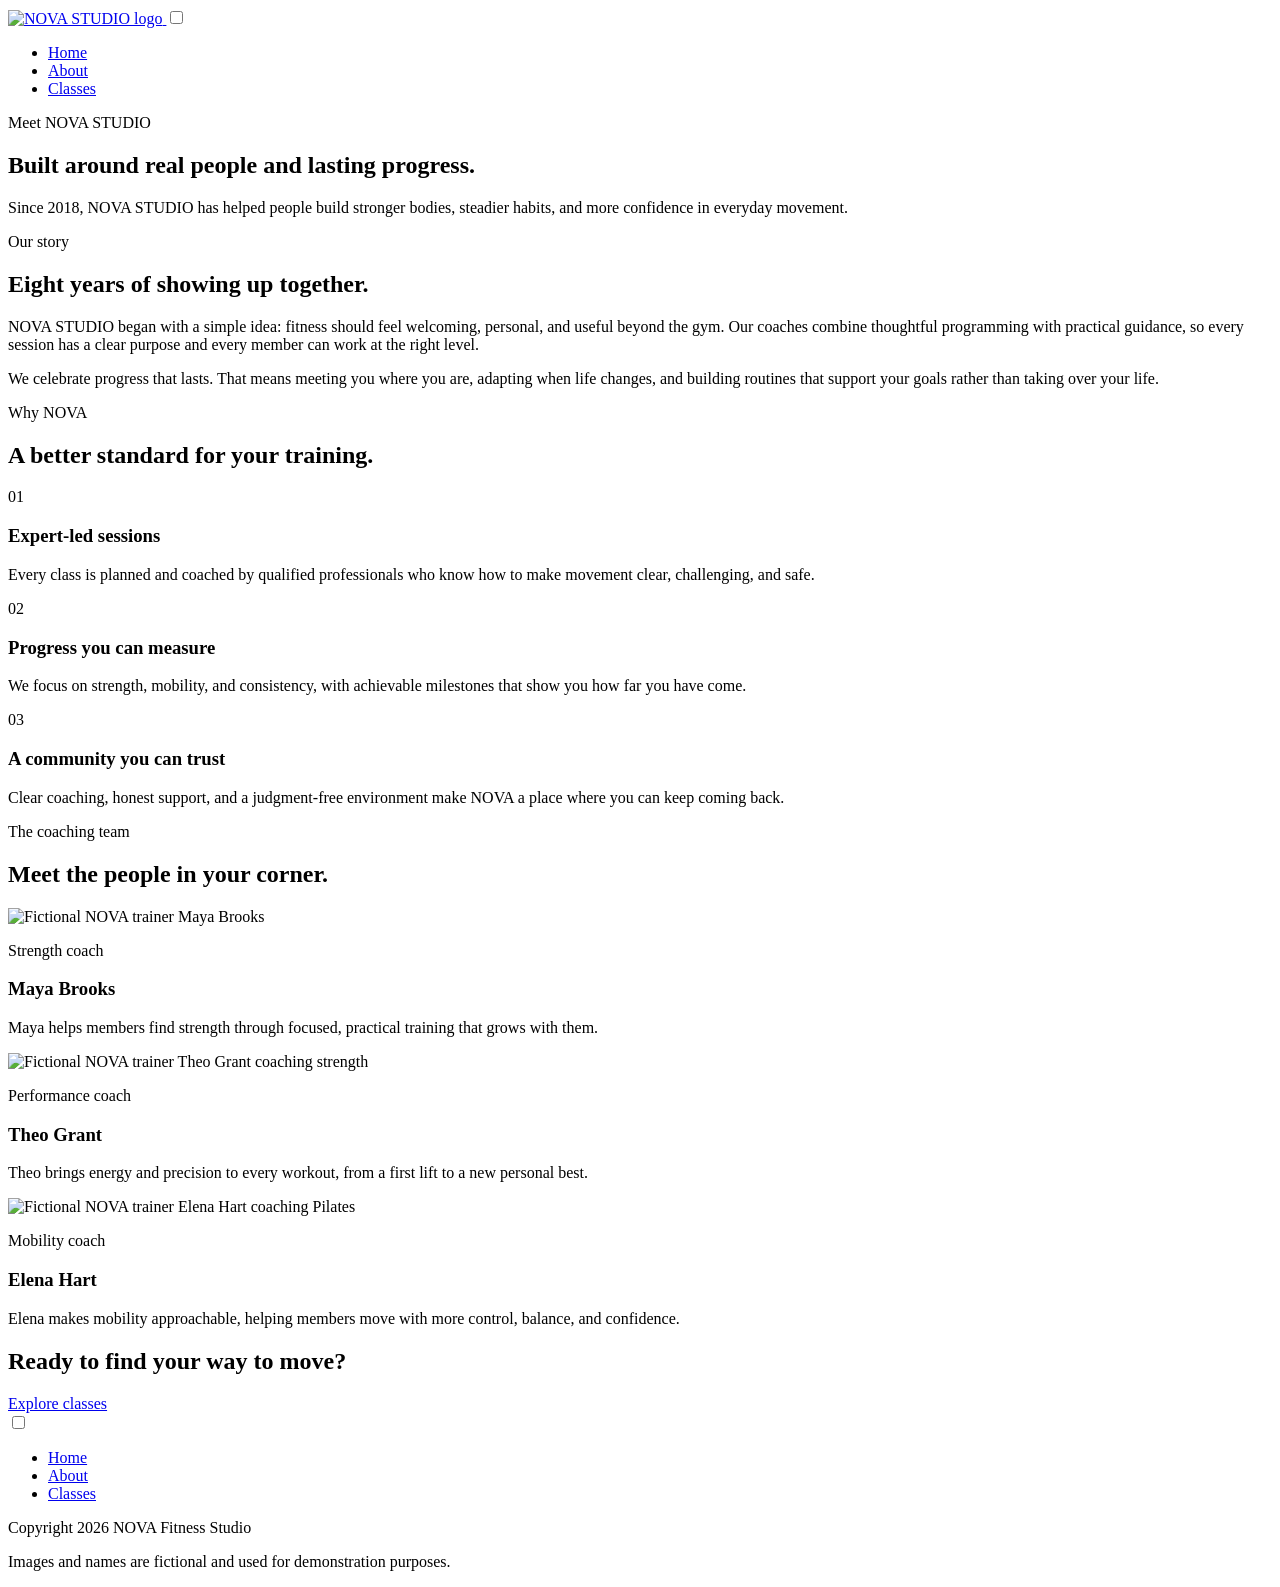
==== about.html @ ba318659 "Merge pull request #15 from Nohelynaid/patch-10 Update footer navigation links in about.html" ====
<!doctype html>
<html lang="en">
  <head>
    <meta charset="UTF-8" />
    <meta name="viewport" content="width=device-width, initial-scale=1.0" />
    <title>About | NOVA STUDIO</title>
    <link rel="stylesheet" href="style.css" />
  </head>
  <body class="about-page">
    <header>
      <a href="index.html" aria-label="NOVA STUDIO home">
        <img src="images/logo.png" alt="NOVA STUDIO logo" class="logo" />
      </a>
      <input type="checkbox" id="menu-toggle" class="menu-toggle" />
      <label
        for="menu-toggle"
        class="menu-button"
        aria-label="Toggle navigation menu"
      >
        <span></span>
        <span></span>
        <span></span>
      </label>
      <nav>
        <ul>
          <li><a href="index.html">Home</a></li>
          <li><a href="about.html">About</a></li>
          <li><a href="classes.html">Classes</a></li>
        </ul>
      </nav>
    </header>

    <main>
      <section class="about-hero">
        <p class="eyebrow">Meet NOVA STUDIO</p>
        <h1>Built around real people and lasting progress.</h1>
        <p class="about-intro">
          Since 2018, NOVA STUDIO has helped people build stronger bodies,
          steadier habits, and more confidence in everyday movement.
        </p>
      </section>

      <section class="about-story">
        <div>
          <p class="eyebrow">Our story</p>
          <h2>Eight years of showing up together.</h2>
        </div>
        <div>
          <p>
            NOVA STUDIO began with a simple idea: fitness should feel welcoming,
            personal, and useful beyond the gym. Our coaches combine thoughtful
            programming with practical guidance, so every session has a clear
            purpose and every member can work at the right level.
          </p>
          <p>
            We celebrate progress that lasts. That means meeting you where you
            are, adapting when life changes, and building routines that support
            your goals rather than taking over your life.
          </p>
        </div>
      </section>

      <section class="trust-section">
        <div class="section-heading">
          <p class="eyebrow">Why NOVA</p>
          <h2>A better standard for your training.</h2>
        </div>
        <div class="trust-grid">
          <article>
            <span class="trust-number">01</span>
            <h3>Expert-led sessions</h3>
            <p>
              Every class is planned and coached by qualified professionals who
              know how to make movement clear, challenging, and safe.
            </p>
          </article>
          <article>
            <span class="trust-number">02</span>
            <h3>Progress you can measure</h3>
            <p>
              We focus on strength, mobility, and consistency, with achievable
              milestones that show you how far you have come.
            </p>
          </article>
          <article>
            <span class="trust-number">03</span>
            <h3>A community you can trust</h3>
            <p>
              Clear coaching, honest support, and a judgment-free environment
              make NOVA a place where you can keep coming back.
            </p>
          </article>
        </div>
      </section>
      <section class="trainers-section">
        <div class="section-heading">
          <p class="eyebrow">The coaching team</p>
          <h2>Meet the people in your corner.</h2>
        </div>
        <div class="trainer-grid">
          <article class="trainer-card">
            <img
              src="images/trainer-1.jpg"
              alt="Fictional NOVA trainer Maya Brooks"
            />
            <div>
              <p class="trainer-role">Strength coach</p>
              <h3>Maya Brooks</h3>
              <p>
                Maya helps members find strength through focused, practical
                training that grows with them.
              </p>
            </div>
          </article>
          <article class="trainer-card">
            <img
              src="images/trainer-2.jpg"
              alt="Fictional NOVA trainer Theo Grant coaching strength"
            />
            <div>
              <p class="trainer-role">Performance coach</p>
              <h3>Theo Grant</h3>
              <p>
                Theo brings energy and precision to every workout, from a first
                lift to a new personal best.
              </p>
            </div>
          </article>
          <article class="trainer-card">
            <img
              src="images/trainer-3.jpg"
              alt="Fictional NOVA trainer Elena Hart coaching Pilates"
            />
            <div>
              <p class="trainer-role">Mobility coach</p>
              <h3>Elena Hart</h3>
              <p>
                Elena makes mobility approachable, helping members move with
                more control, balance, and confidence.
              </p>
            </div>
          </article>
        </div>
      </section>
      <section class="about-cta">
        <h2>Ready to find your way to move?</h2>
        <a href="index.html#classes" class="button">Explore classes</a>
      </section>
    </main>

    <footer>
      <input
        type="checkbox"
        id="footer-menu-toggle"
        class="footer-menu-toggle"
      />
      <label
        for="footer-menu-toggle"
        class="footer-menu-button"
        aria-label="Toggle footer navigation menu"
      >
        <span></span>
        <span></span>
        <span></span>
      </label>
      <ul class="footer-nav">
        <li><a href="index.html#home">Home</a></li>
        <li><a href="about.html">About</a></li>
        <li><a href="index.html">Classes</a></li>
      </ul>
      <p>Copyright 2026 NOVA Fitness Studio</p>
      <!-- trainer cards here -->
      <p class="disclaimer">
        Images and names are fictional and used for demonstration purposes.
      </p>
    </footer>
  </body>
</html>
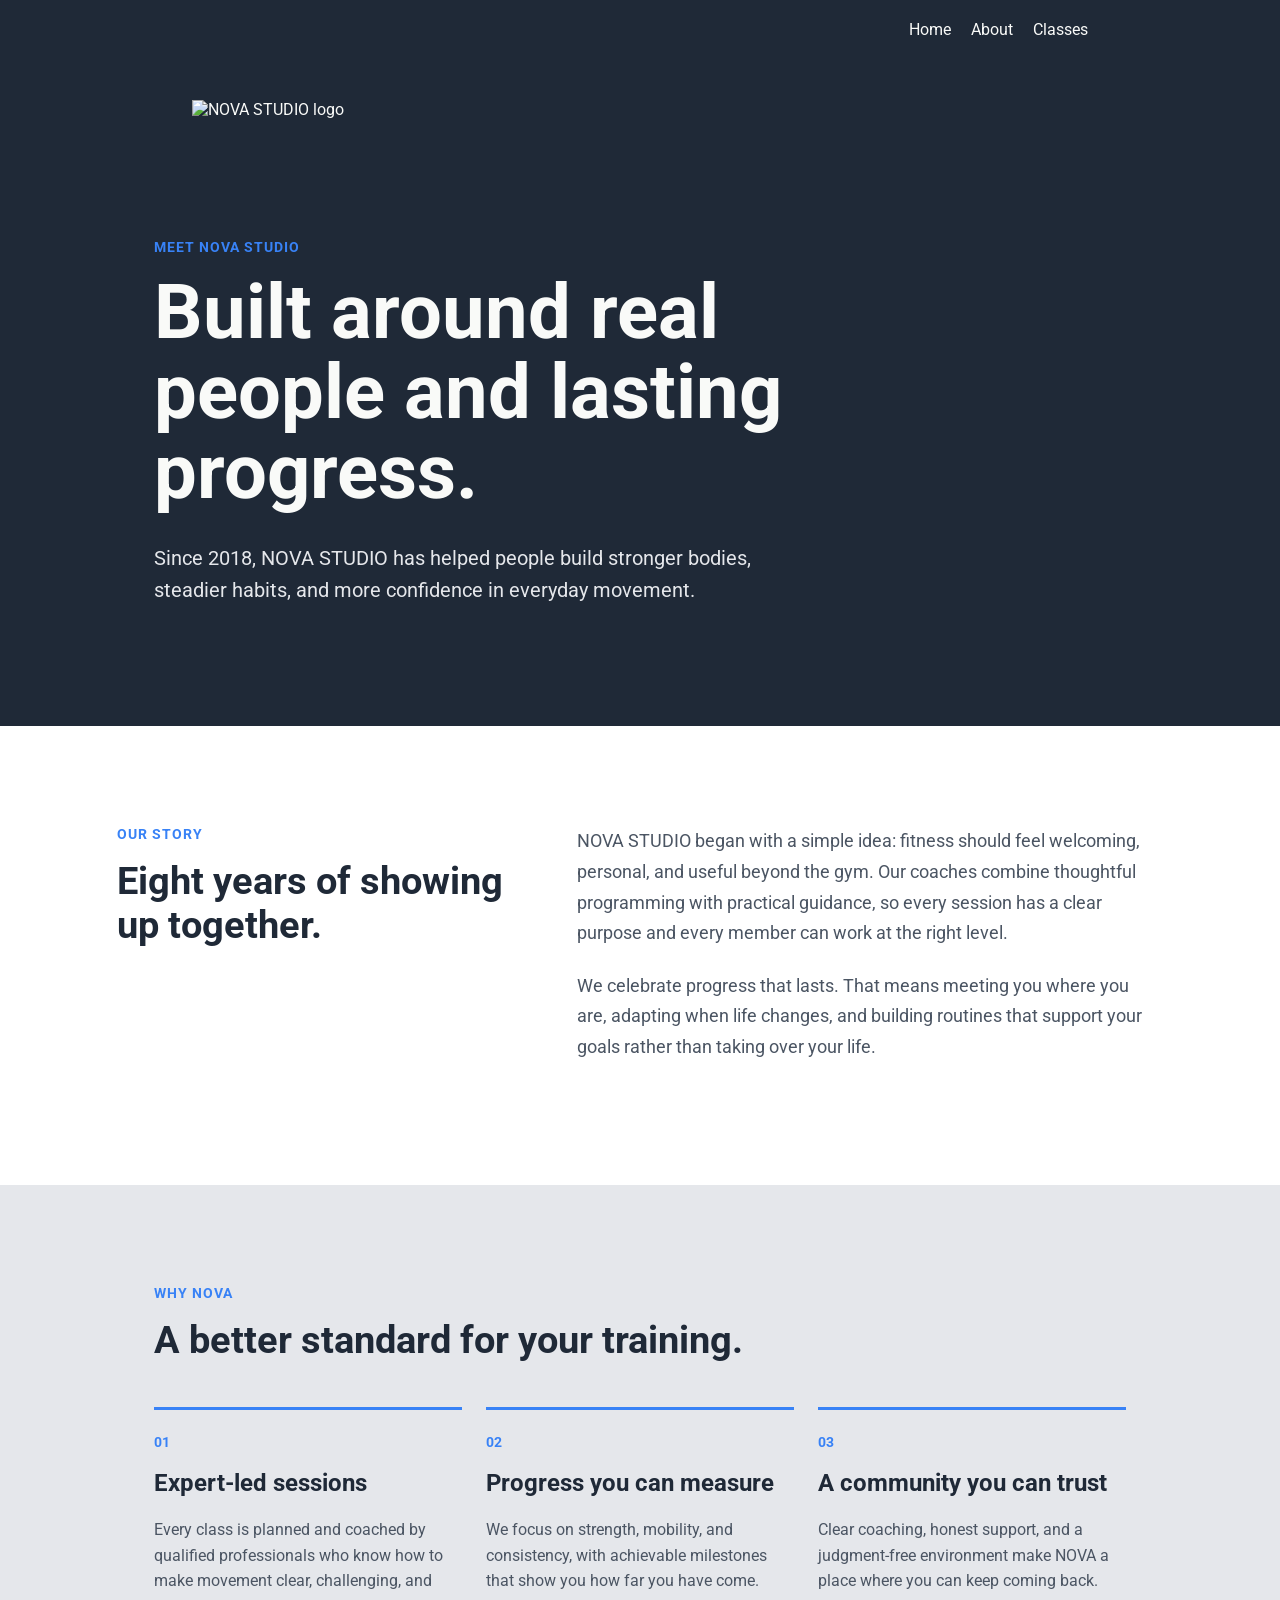
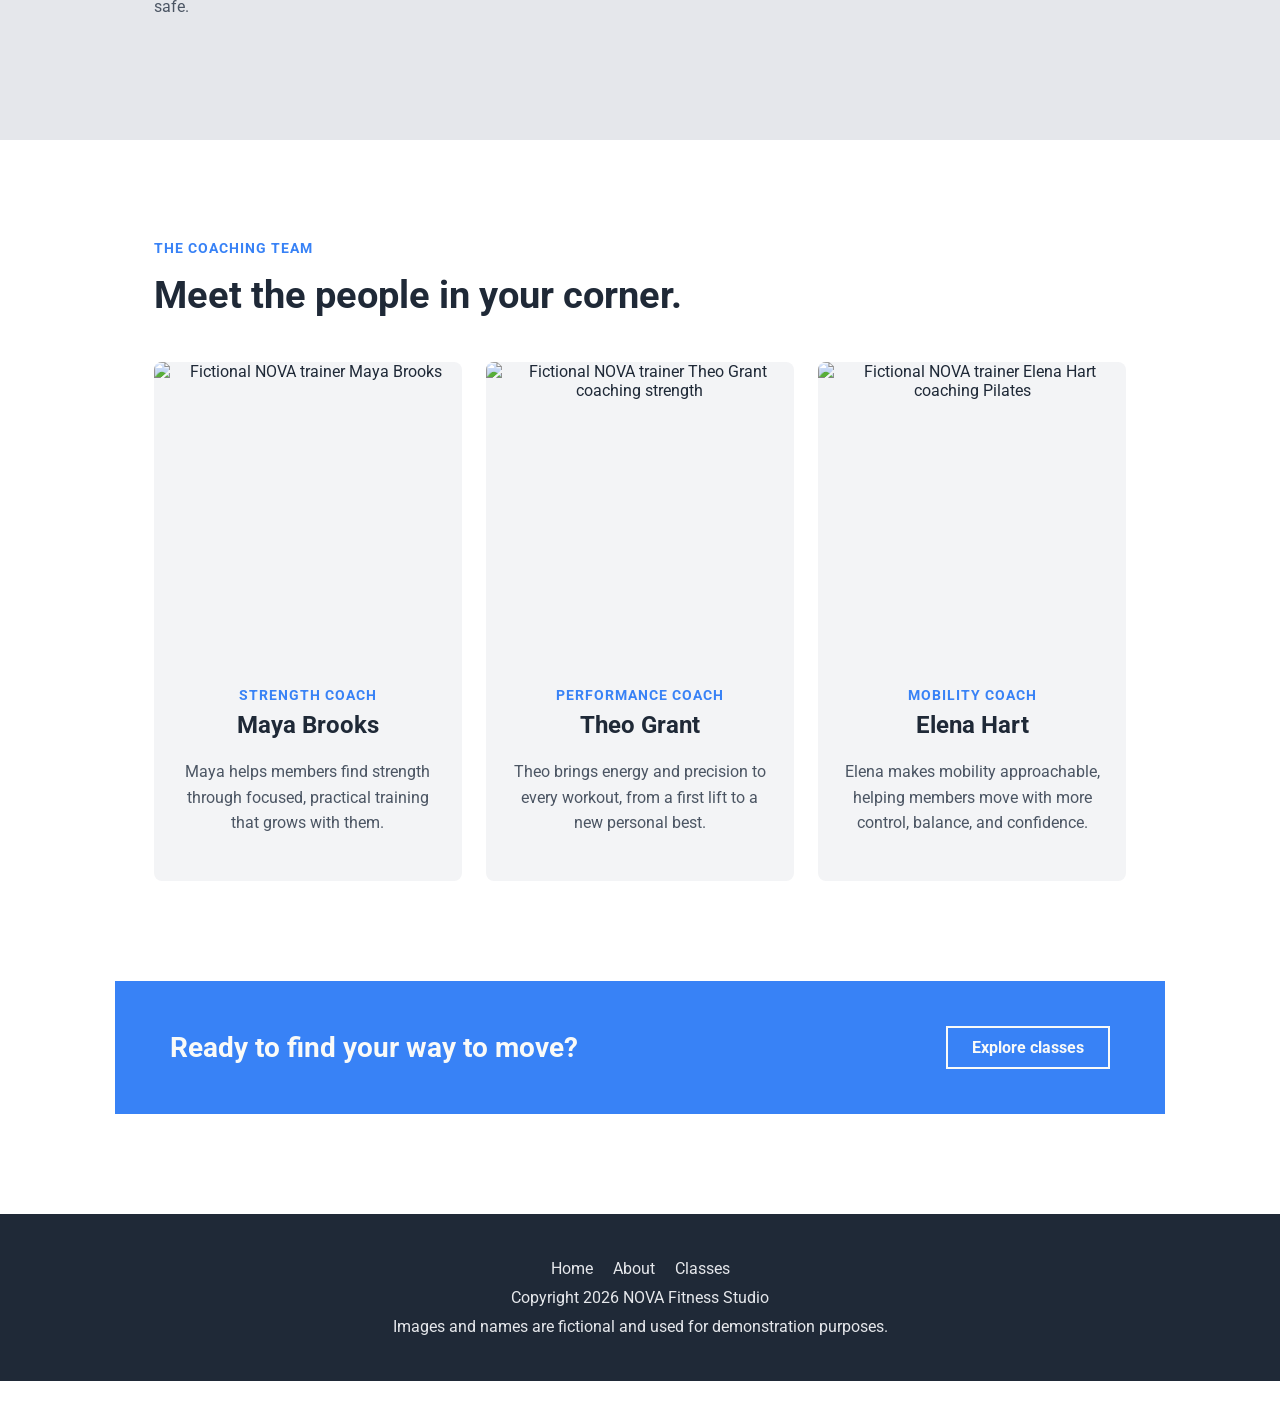
==== commit d01dc743: "Update footer navigation links in about.html 2 links to index.html and none to classes.html" ====
--- a/about.html
+++ b/about.html
@@ -164,9 +164,9 @@
         <span></span>
       </label>
       <ul class="footer-nav">
-        <li><a href="index.html#home">Home</a></li>
+        <li><a href="index.html">Home</a></li>
         <li><a href="about.html">About</a></li>
-        <li><a href="index.html">Classes</a></li>
+        <li><a href="classes.html">Classes</a></li>
       </ul>
       <p>Copyright 2026 NOVA Fitness Studio</p>
       <!-- trainer cards here -->
--- a/style.css
+++ b/style.css
@@ -0,0 +1,1365 @@
+@import url("https://fonts.googleapis.com/css2?family=Roboto&display=swap");
+
+:root {
+  --main-text: #1f2937;
+  --hero-header-text: #f9faf8;
+  --secondary-color: #e5e7eb;
+  --btn-text-color: #3882f6;
+}
+
+* {
+  box-sizing: border-box;
+  margin: 0;
+  padding: 0;
+}
+
+body {
+  font-family: "Roboto", sans-serif;
+}
+
+a {
+  text-decoration: none;
+  color: inherit;
+}
+
+/* HEADER + HERO */
+
+header,
+header ul {
+  display: flex;
+  justify-content: space-between;
+  align-items: center;
+  align-items: flex-end;
+}
+
+ul {
+  gap: 20px;
+  list-style: none;
+}
+
+header,
+.hero {
+  background-color: var(--main-text);
+  color: var(--hero-header-text);
+  padding: 20px 15%;
+  display: flex;
+}
+
+nav {
+  display: flex;
+  justify-content: space-between;
+  align-items: center;
+  margin-bottom: 80px;
+}
+
+nav a:hover {
+  color: var(--btn-text-color);
+}
+
+.menu-toggle,
+.menu-button {
+  display: none;
+} /*hides the burguer menu in the desktop version. verify the media queries  */
+
+.logo {
+  width: 300px;
+  height: 150px;
+}
+
+/* HERO */
+
+.hero {
+  display: flex;
+  justify-content: space-between;
+  align-items: center;
+  gap: 60px;
+  padding-bottom: 200px;
+}
+
+.hero-content {
+  flex: 1;
+}
+
+.hero-content ~ figure {
+  flex: 1;
+}
+
+.hero-image {
+  width: 100%;
+  height: 400px;
+  border-radius: 10px;
+  margin-right: 30px;
+}
+
+article h1 {
+  font-size: 48px;
+}
+
+article p {
+  font-size: 18px;
+  margin: 20px 0;
+}
+
+/* BUTTON */
+
+button {
+  background-color: var(--btn-text-color);
+  padding: 10px 50px;
+  border-radius: 8px;
+  font-size: 18px;
+  font-weight: bold;
+  color: var(--secondary-color);
+}
+
+button:hover {
+  background-color: #2563eb;
+}
+
+/* CLASSES / INFORMATION */
+
+.classes {
+  text-align: center;
+  margin: 10% 0;
+}
+
+.classes h2,
+.classes p {
+  color: var(--main-text);
+}
+
+.classes h2 {
+  font-size: 36px;
+  margin: 50px 0 20px;
+}
+
+.classes p {
+  font-size: 18px;
+  margin-bottom: 50px;
+  text-align: center;
+}
+
+/* CARD CARDS */
+
+.class-cards {
+  display: flex;
+  flex-wrap: wrap; /* cards will be onto the next row when they dont fit in the screen*/
+  justify-content: center;
+  gap: 20px;
+  margin-top: 20px;
+  padding: 0 6%;
+  text-align: center;
+}
+
+.card-info {
+  flex: 1 1 280px;
+  max-width: 400px;
+} /*responsive part where the cards in the index page can grow, shrink with a base width of 280px and 400px*/
+
+.card-info img {
+  width: 100%;
+  aspect-ratio: 1 / 1;
+  object-fit: cover;
+  border-radius: 10px;
+} /*image cover 100% of its container and keep it*/
+
+.card-info h3 {
+  font-size: 24px;
+  margin: 20px 0 10px;
+}
+
+.card-info p {
+  font-size: 18px;
+  color: var(--main-text);
+  margin-bottom: 20px;
+  width: 100%;
+}
+
+/* QUOTE */
+
+.quote {
+  background-color: var(--secondary-color);
+  padding: 10% 20%;
+  font-size: 36px;
+  text-align: center;
+}
+
+/* MEMBERSHIP PLANS */
+
+.training-options {
+  background-color: var(--hero-header-text);
+  text-align: center;
+  padding: 80px 12%;
+}
+
+.training-types {
+  display: flex;
+  align-items: center;
+  justify-content: space-around;
+  background-color: var(--main-text);
+  border-radius: 0 0 12px 12px;
+}
+
+aside {
+  width: 350px;
+  padding: 40px;
+  text-align: center;
+  color: var(--hero-header-text);
+}
+
+.btn-classes {
+  margin: 15px 0;
+}
+
+/*PLAN CARDS*/
+
+.plans {
+  background-color: var(--hero-header-text);
+  text-align: center;
+  padding: 80px 12%;
+}
+
+.plans > h2 {
+  font-size: 36px;
+  color: var(--main-text);
+  margin-bottom: 10px;
+}
+
+.plans > p {
+  max-width: 650px;
+  margin: 0 auto 50px;
+  color: var(--main-text);
+  font-size: 18px;
+}
+
+.plan-cards {
+  display: flex;
+  flex-wrap: wrap;
+  justify-content: center;
+  gap: 5px;
+}
+
+.plan-card {
+  width: 350px;
+  max-width: 100%;
+  padding: 10px;
+  border: 2px solid var(--main-text);
+  border-radius: 12px;
+  text-align: center;
+  background-color: var(--hero-header-text);
+}
+
+.plan-card h3 {
+  font-size: 24px;
+  color: var(--main-text);
+  margin-bottom: 8px;
+}
+
+.plan-offer {
+  color: var(--btn-text-color);
+  font-weight: bold;
+  margin-bottom: 20px;
+}
+
+.plan-price {
+  color: var(--secondary-color);
+  margin-bottom: 25px;
+}
+
+.plan-price span {
+  display: block;
+  color: var(--main-text);
+  font-size: 42px;
+  font-weight: bold;
+}
+
+.plan-card ul {
+  margin: 40px 0 80px 0;
+  color: var(--main-text);
+}
+
+.plan-card li {
+  margin-bottom: 10px;
+}
+
+.plan-img {
+  width: 350px;
+  max-width: 100%;
+  height: 600px;
+  border-radius: 10px;
+  display: block;
+  margin: 0;
+  padding: 0;
+}
+
+figure {
+  width: 350px;
+
+  padding: 0;
+  margin: 0;
+}
+figure img {
+  width: 400px;
+  padding: 0;
+  gap: 0;
+}
+/* CTA  */
+.cta {
+  max-width: 900px;
+  margin: 80px auto;
+  padding: 45px 70px;
+  background-color: var(--btn-text-color);
+  color: var(--hero-header-text);
+  display: flex;
+  align-items: center;
+  gap: 40px;
+  border-radius: 8px;
+}
+
+.cta h2 {
+  font-size: 24px;
+  margin-bottom: 5px;
+}
+
+.cta p {
+  font-size: 18px;
+  color: var(--secondary-color);
+}
+
+.cta .button {
+  border: 2px solid var(--hero-header-text);
+  white-space: nowrap;
+}
+
+.cta .button:hover {
+  background-color: var(--hero-header-text);
+  color: var(--btn-text-color);
+}
+
+/* FOOTER */
+
+body > footer {
+  background-color: var(--main-text);
+  color: var(--secondary-color);
+  text-align: center;
+  padding: 35px;
+  margin-bottom: 35px;
+}
+
+/* ABOUT PAGE */
+
+.about-page main {
+  color: var(--main-text);
+}
+
+.about-hero {
+  background-color: var(--main-text);
+  color: var(--hero-header-text);
+  padding: 100px 12% 120px;
+}
+
+.eyebrow,
+.trainer-role {
+  color: var(--btn-text-color);
+  font-size: 14px;
+  font-weight: bold;
+  letter-spacing: 1px;
+  margin-bottom: 18px;
+  text-transform: uppercase;
+}
+
+.about-hero h1 {
+  font-size: clamp(42px, 6vw, 76px);
+  line-height: 1.05;
+  max-width: 800px;
+}
+
+.about-intro {
+  color: var(--secondary-color);
+  font-size: 20px;
+  line-height: 1.6;
+  margin-top: 30px;
+  max-width: 620px;
+}
+
+.about-story,
+.trust-section,
+.trainers-section {
+  margin: 0 auto;
+  max-width: 1200px;
+  padding: 100px 6%;
+}
+
+.about-story {
+  display: flex;
+  gap: 70px;
+}
+
+.about-story > * {
+  flex: 1 1 0;
+}
+
+.about-story > :first-child {
+  flex: 0.8 1 0;
+}
+
+.about-story > :last-child {
+  flex: 1.2 1 0;
+}
+
+.about-story h2,
+.section-heading h2 {
+  font-size: 38px;
+  line-height: 1.15;
+}
+
+.about-story div:last-child p {
+  color: #4b5563;
+  font-size: 18px;
+  line-height: 1.7;
+  margin-bottom: 22px;
+}
+
+.trust-section {
+  max-width: none;
+  padding-left: 12%;
+  padding-right: 12%;
+  background-color: var(--secondary-color);
+}
+
+.section-heading {
+  margin-bottom: 45px;
+}
+
+.trust-grid,
+.trainer-grid {
+  display: flex;
+  flex-wrap: wrap;
+  gap: 24px;
+}
+
+.trust-grid > *,
+.trainer-grid > * {
+  flex: 1 1 calc((100% - 48px) / 3);
+}
+
+.trust-grid article {
+  border-top: 3px solid var(--btn-text-color);
+  padding-top: 22px;
+}
+
+.trust-number {
+  color: var(--btn-text-color);
+  font-size: 14px;
+  font-weight: bold;
+}
+
+.trust-grid h3,
+.trainer-card h3 {
+  font-size: 24px;
+  margin: 18px 0 12px;
+}
+
+.trust-grid p,
+.trainer-card p:last-child {
+  color: #4b5563;
+  font-size: 16px;
+  line-height: 1.6;
+}
+
+.trainers-section {
+  max-width: none;
+  padding-left: 12%;
+  padding-right: 12%;
+}
+
+.trainer-card {
+  background-color: #f3f4f6;
+  border-radius: 8px;
+  overflow: hidden;
+  text-align: center;
+}
+
+.trainer-card img {
+  display: block;
+  height: 280px;
+  object-fit: cover;
+  width: 100%;
+}
+
+.trainer-card:nth-child(3) img {
+  object-position: center top;
+}
+
+.trainer-card div {
+  padding: 25px;
+  justify-content: center;
+}
+
+.trainer-role {
+  margin-bottom: 0;
+}
+
+.trainer-card h3 {
+  margin-top: 8px;
+}
+
+.disclaimer {
+  text-align: center;
+}
+
+.about-cta {
+  align-items: center;
+  background-color: var(--btn-text-color);
+  color: var(--hero-header-text);
+  display: flex;
+  gap: 35px;
+  justify-content: space-between;
+  margin: 0 auto 100px;
+  max-width: 1050px;
+  padding: 45px 55px;
+}
+
+.about-cta h2 {
+  font-size: 28px;
+}
+
+.about-cta .button {
+  border: 2px solid var(--hero-header-text);
+  display: inline-block;
+  font-weight: bold;
+  padding: 10px 24px;
+  white-space: nowrap;
+}
+
+.about-cta .button:hover {
+  background-color: var(--hero-header-text);
+  color: var(--btn-text-color);
+}
+
+body > footer p {
+  margin: 10px 0;
+}
+
+.footer-nav {
+  display: flex;
+  justify-content: center;
+  gap: 20px;
+  margin: 10px 0;
+}
+
+.footer-nav a:hover {
+  color: var(--btn-text-color);
+}
+
+.footer-menu-toggle,
+.footer-menu-button {
+  display: none;
+}
+
+@media (min-width: 601px) and (max-width: 1024px) {
+  header,
+  .hero {
+    padding-left: 6%;
+    padding-right: 6%;
+  }
+
+  .logo {
+    width: 220px;
+    height: auto;
+  }
+
+  nav {
+    margin-bottom: 30px;
+  }
+
+  .hero {
+    gap: 30px;
+    padding-bottom: 120px;
+  }
+
+  .hero-image {
+    width: 45vw;
+    height: auto;
+  }
+
+  .cta {
+    margin: 60px 6%;
+    padding: 40px;
+  }
+
+  .quote {
+    padding: 12% 10%;
+    font-size: 30px;
+  }
+
+  .about-hero {
+    padding: 80px 6% 90px;
+  }
+
+  .about-story,
+  .trust-section,
+  .trainers-section {
+    padding-left: 6%;
+    padding-right: 6%;
+  }
+
+  .about-story {
+    gap: 35px;
+  }
+
+  .trainer-grid {
+    flex-wrap: wrap;
+  }
+
+  .trainer-grid > * {
+    flex-basis: calc((100% - 24px) / 2);
+  }
+
+  .trainer-card:last-child {
+    margin-inline: auto;
+    max-width: 50%;
+  }
+
+  .about-cta {
+    margin-left: 6%;
+    margin-right: 6%;
+  }
+}
+
+@media (max-width: 600px) {
+  header,
+  .hero,
+  .class-cards,
+  .cta {
+    flex-direction: column;
+  }
+
+  header,
+  .hero {
+    padding: 20px 6%;
+  }
+
+  header {
+    flex-direction: row;
+    flex-wrap: wrap;
+    gap: 20px;
+    align-items: flex-start;
+    justify-content: space-between;
+  }
+
+  .logo {
+    width: min(240px, 80vw);
+    height: auto;
+  }
+
+  .hero-content,
+  .hero figure,
+  .card-info,
+  .training-types,
+  .plans,
+  .plan-cards,
+  .plan-card,
+  .plan-cards figure {
+    width: 100%;
+  }
+
+  .hero-image,
+  .card-info img,
+  .card-info p,
+  .plan-img {
+    width: 100%;
+    height: auto;
+  }
+
+  nav {
+    display: none;
+    flex-basis: 100%;
+    margin-bottom: 20px;
+    width: 100%;
+  }
+
+  nav ul {
+    align-items: center;
+    flex-direction: column;
+    gap: 16px;
+  }
+
+  .menu-button {
+    cursor: pointer;
+    display: flex;
+    flex-direction: column;
+    gap: 5px;
+    padding: 30px;
+  }
+
+  .menu-button span {
+    background-color: var(--hero-header-text);
+    display: block;
+    height: 3px;
+    width: 28px;
+  }
+
+  .menu-toggle:focus-visible + .menu-button {
+    outline: 2px solid var(--btn-text-color);
+    outline-offset: 4px;
+  }
+
+  .menu-toggle:checked + .menu-button + nav {
+    display: block;
+  }
+
+  .about-hero {
+    padding: 65px 6% 75px;
+  }
+
+  .about-hero h1 {
+    font-size: 40px;
+  }
+
+  .about-intro {
+    font-size: 18px;
+  }
+
+  .about-story,
+  .trust-grid,
+  .trainer-grid {
+    flex-direction: column;
+  }
+
+  .about-story > *,
+  .trust-grid > *,
+  .trainer-grid > * {
+    flex: 0 1 auto;
+  }
+
+  .about-story {
+    gap: 35px;
+  }
+
+  .about-story,
+  .trust-section,
+  .trainers-section {
+    padding-bottom: 70px;
+    padding-top: 70px;
+  }
+
+  .about-story h2,
+  .section-heading h2 {
+    font-size: 32px;
+  }
+
+  .trust-section,
+  .trainers-section {
+    padding-left: 6%;
+    padding-right: 6%;
+  }
+
+  .trainer-card:last-child {
+    margin-inline: 0;
+    max-width: none;
+  }
+
+  .about-cta {
+    align-items: stretch;
+    flex-direction: column;
+    margin: 0 6% 70px;
+    padding: 30px;
+  }
+
+  .about-cta h2 {
+    font-size: 24px;
+  }
+
+  .about-cta .button {
+    text-align: center;
+  }
+
+  .training-options,
+  .plans {
+    padding-left: 6%;
+    padding-right: 6%;
+  }
+
+  .training-types,
+  .plan-cards {
+    align-items: center;
+    flex-direction: column;
+  }
+
+  aside {
+    width: 100%;
+  }
+
+  .plan-card {
+    max-width: 350px;
+  }
+
+  .footer-menu-button {
+    cursor: pointer;
+    display: flex;
+    flex-direction: column;
+    gap: 5px;
+    margin: 0 auto 15px;
+    padding: 8px;
+    width: fit-content;
+  }
+
+  .footer-menu-button span {
+    background-color: var(--secondary-color);
+    display: block;
+    height: 3px;
+    width: 28px;
+  }
+
+  .footer-menu-toggle:focus-visible + .footer-menu-button {
+    outline: 2px solid var(--btn-text-color);
+    outline-offset: 4px;
+  }
+
+  .footer-nav {
+    display: none;
+    flex-direction: column;
+    gap: 16px;
+  }
+
+  .footer-menu-toggle:checked + .footer-menu-button + .footer-nav {
+    display: flex;
+  }
+}
+
+.footer-nav a:hover {
+  color: var(--btn-text-color);
+}
+
+/*CLASSES PAGE*/
+/* =========================
+   CLASSES PAGE
+   ========================= */
+
+/* HERO */
+
+.classes-page .hero-images {
+  display: flex;
+  flex-direction: row;
+  width: 100%;
+  overflow: hidden;
+}
+
+.classes-page .hero-images img {
+  width: 25%;
+  height: 500px;
+  object-fit: cover;
+  opacity: 0.5;
+  min-width: 0;
+}
+
+.classes-page .hero-classes {
+  width: 100%;
+  height: 500px;
+  overflow: hidden;
+}
+
+.classes-page .hero-classes-content {
+  display: block;
+  position: relative;
+  bottom: 320px;
+  padding: 0 30% 0 10%;
+  color: var(--main-text);
+}
+
+/* =========================
+   CLASSES SECTION
+   ========================= */
+
+.classes-page .class-title {
+  background-color: var(--main-text);
+  text-align: center;
+  padding: 5% 0 12% 0;
+  color: var(--hero-header-text);
+}
+
+.classes-page .class-title h2 {
+  font-size: 36px;
+  margin-bottom: 20px;
+}
+
+.classes-page .class-title p {
+  font-size: 18px;
+}
+
+.classes-page .cards-classes,
+.classes-page .class-details {
+  display: flex;
+}
+
+.classes-page .cards-classes {
+  justify-content: center;
+  gap: 20px;
+  margin: 20px;
+  text-align: center;
+}
+
+.classes-page .cards-classes > a,
+.classes-page .class-info {
+  min-width: 0;
+}
+
+.classes-page .cards-classes img {
+  width: 500px;
+  height: 500px;
+  max-width: 100%;
+  object-fit: cover;
+  border-radius: 10px;
+}
+
+.classes-page .strength-training {
+  flex-direction: row-reverse;
+}
+
+.classes-page .class-info {
+  width: 500px;
+  max-width: 100%;
+  padding: 30px 0;
+  text-align: start;
+}
+
+.classes-page .strength-class {
+  text-align: right;
+}
+
+.classes-page .class-info h3 {
+  font-size: 24px;
+}
+
+.classes-page .class-details {
+  flex-direction: column;
+  gap: 40px;
+}
+
+.classes-page .class-info button {
+  margin-top: 40px;
+}
+
+/* =========================
+   SCHEDULE SECTION
+   ========================= */
+
+.classes-page .schedule-section {
+  background-color: var(--hero-header-text);
+}
+
+.classes-page .schedule-heading {
+  text-align: center;
+  padding: 8% 0;
+}
+
+.classes-page .inperson-heading,
+.classes-page .classes-types {
+  background-color: var(--main-text);
+  color: var(--secondary-color);
+  display: flex;
+  justify-content: space-around;
+  gap: 40px;
+  padding: 5%;
+}
+
+.classes-page .inperson-heading h2,
+.classes-page .classes-types h2,
+.classes-page .inperson-heading p,
+.classes-page .classes-types p {
+  min-width: 0;
+}
+
+.classes-page .inperson-heading p,
+.classes-page .classes-types p {
+  width: 400px;
+  max-width: 100%;
+}
+
+.classes-page .schedule-grid {
+  display: flex;
+  max-width: 1200px;
+  width: 100%;
+  margin: auto;
+  border: 1px solid var(--secondary-color);
+}
+
+.classes-page .schedule-day {
+  width: 20%;
+  min-width: 0;
+  background-color: var(--hero-header-text);
+  border-right: 1px solid var(--secondary-color);
+}
+
+.classes-page .schedule-day:last-child {
+  border-right: none;
+}
+
+.classes-page .schedule-day > h3 {
+  background-color: var(--main-text);
+  color: var(--hero-header-text);
+  text-align: center;
+  padding: 15px;
+  font-size: 18px;
+}
+
+.classes-page .class-session {
+  padding: 20px 15px;
+  min-height: 240px;
+  min-width: 0;
+  border-bottom: 1px solid var(--secondary-color);
+  overflow-wrap: break-word;
+}
+
+.classes-page .class-session:last-child {
+  border-bottom: none;
+}
+
+.classes-page .class-time {
+  color: var(--btn-text-color);
+  font-size: 18px;
+  font-weight: bold;
+  margin-bottom: 8px;
+}
+
+.classes-page .class-session h4 {
+  font-size: 18px;
+  margin-bottom: 15px;
+  color: var(--main-text);
+}
+
+.classes-page .class-session p {
+  color: var(--main-text);
+  margin-bottom: 5px;
+}
+
+.classes-page .spots {
+  margin-top: 15px;
+  font-weight: bold;
+  color: #1f2937;
+}
+
+.classes-page .schedule-button {
+  display: block;
+  background-color: var(--btn-text-color);
+  color: var(--hero-header-text);
+  text-align: center;
+  padding: 9px;
+  margin-top: 15px;
+  border-radius: 5px;
+  text-decoration: none;
+}
+
+.classes-page .schedule-button:hover {
+  background-color: var(--main-text);
+}
+
+/* ==================================================
+   SMALL DESKTOP
+   901px - 1460px
+   ================================================== */
+
+@media (min-width: 901px) and (max-width: 1460px) {
+  /* HERO */
+
+  .classes-page .hero-classes {
+    width: 100%;
+    height: 500px;
+    overflow: hidden;
+  }
+
+  .classes-page .hero-images {
+    width: 100%;
+  }
+
+  .classes-page .hero-images img {
+    width: 25%;
+    height: 500px;
+    min-width: 0;
+  }
+
+  .classes-page .hero-classes-content {
+    bottom: 320px;
+    padding: 0 12%;
+  }
+
+  /* TITLE */
+
+  .classes-page .class-title {
+    width: 100%;
+    padding-left: 8%;
+    padding-right: 8%;
+  }
+
+  /* CLASS CARDS */
+
+  .classes-page .cards-classes {
+    width: 90%;
+    max-width: 1100px;
+    margin: 40px auto;
+    gap: 30px;
+  }
+
+  .classes-page .cards-classes > a,
+  .classes-page .class-info {
+    width: 50%;
+    min-width: 0;
+  }
+
+  .classes-page .cards-classes img {
+    width: 100%;
+    height: 420px;
+    object-fit: cover;
+  }
+
+  .classes-page .class-info {
+    padding: 30px 0;
+  }
+
+  /* SCHEDULE HEADINGS */
+
+  .classes-page .inperson-heading,
+  .classes-page .classes-types {
+    width: 100%;
+    padding: 5% 8%;
+  }
+
+  .classes-page .inperson-heading p,
+  .classes-page .classes-types p {
+    width: 45%;
+  }
+
+  /* SCHEDULE */
+
+  .classes-page .schedule-grid {
+    width: 90%;
+    max-width: 1100px;
+  }
+
+  .classes-page .schedule-day {
+    min-width: 0;
+  }
+}
+
+/* ==================================================
+   TABLET
+   601px - 900px
+   ================================================== */
+
+@media (min-width: 601px) and (max-width: 900px) {
+  /* HERO */
+
+  .classes-page .hero-images {
+    flex-wrap: wrap;
+  }
+
+  .classes-page .hero-images img {
+    width: 50%;
+    height: 250px;
+  }
+
+  .classes-page .hero-classes {
+    height: 500px;
+    overflow: hidden;
+  }
+
+  .classes-page .hero-classes-content {
+    bottom: 330px;
+    padding: 0 10%;
+  }
+
+  /* CLASS CARDS */
+
+  .classes-page .cards-classes {
+    flex-direction: column;
+    align-items: center;
+
+    width: calc(100% - 60px);
+    max-width: 700px;
+
+    margin: 40px auto;
+  }
+
+  .classes-page .strength-training {
+    flex-direction: column;
+  }
+
+  .classes-page .cards-classes > a,
+  .classes-page .class-info {
+    width: 100%;
+    max-width: 700px;
+  }
+
+  .classes-page .cards-classes img {
+    width: 100%;
+    height: 400px;
+    object-fit: cover;
+  }
+
+  .classes-page .class-info {
+    padding: 25px 0;
+    text-align: left;
+  }
+
+  .classes-page .strength-class {
+    text-align: left;
+  }
+
+  /* SCHEDULE HEADINGS */
+
+  .classes-page .inperson-heading,
+  .classes-page .classes-types {
+    padding: 40px 8%;
+  }
+
+  .classes-page .inperson-heading p,
+  .classes-page .classes-types p {
+    width: 50%;
+  }
+
+  /* SCHEDULE */
+
+  .classes-page .schedule-grid {
+    flex-wrap: wrap;
+
+    width: 90%;
+    max-width: 700px;
+  }
+
+  .classes-page .schedule-day {
+    width: 50%;
+    min-width: 0;
+  }
+}
+
+/* ==================================================
+   MOBILE
+   600px AND BELOW
+   ================================================== */
+
+@media (max-width: 600px) {
+  /* HERO */
+
+  .classes-page .hero-images {
+    flex-wrap: wrap;
+  }
+
+  .classes-page .hero-images img {
+    width: 50%;
+    height: 210px;
+  }
+
+  .classes-page .hero-classes {
+    height: 420px;
+    overflow: hidden;
+  }
+
+  .classes-page .hero-classes-content {
+    bottom: 305px;
+    padding: 0 8%;
+    text-align: center;
+  }
+
+  .classes-page .hero-classes-content h1 {
+    font-size: 34px;
+  }
+
+  .classes-page .hero-classes-content p {
+    font-size: 16px;
+  }
+
+  /* TITLE */
+
+  .classes-page .class-title {
+    padding: 50px 8%;
+  }
+
+  .classes-page .class-title h2 {
+    font-size: 30px;
+  }
+
+  /* CLASS CARDS */
+
+  .classes-page .cards-classes {
+    flex-direction: column;
+    align-items: stretch;
+
+    width: calc(100% - 40px);
+
+    margin: 30px auto;
+  }
+
+  .classes-page .strength-training {
+    flex-direction: column;
+  }
+
+  .classes-page .cards-classes > a,
+  .classes-page .class-info {
+    width: 100%;
+    max-width: 100%;
+  }
+
+  .classes-page .cards-classes img {
+    width: 100%;
+    height: 300px;
+    object-fit: cover;
+  }
+
+  .classes-page .class-info {
+    padding: 25px 0;
+    text-align: left;
+  }
+
+  .classes-page .strength-class {
+    text-align: left;
+  }
+
+  .classes-page .class-details {
+    gap: 20px;
+  }
+
+  .classes-page .class-info button {
+    width: 100%;
+  }
+
+  /* SCHEDULE HEADINGS */
+
+  .classes-page .schedule-heading {
+    padding: 50px 8%;
+  }
+
+  .classes-page .inperson-heading,
+  .classes-page .classes-types {
+    flex-direction: column;
+    gap: 20px;
+    padding: 40px 8%;
+  }
+
+  .classes-page .inperson-heading p,
+  .classes-page .classes-types p {
+    width: 100%;
+    max-width: 100%;
+  }
+
+  /* SCHEDULE */
+
+  .classes-page .schedule-grid {
+    flex-direction: column;
+
+    width: 90%;
+    max-width: 90%;
+  }
+
+  .classes-page .schedule-day {
+    width: 100%;
+    min-width: 0;
+
+    border-right: none;
+  }
+
+  .classes-page .class-session {
+    min-height: auto;
+    min-width: 0;
+
+    overflow-wrap: break-word;
+  }
